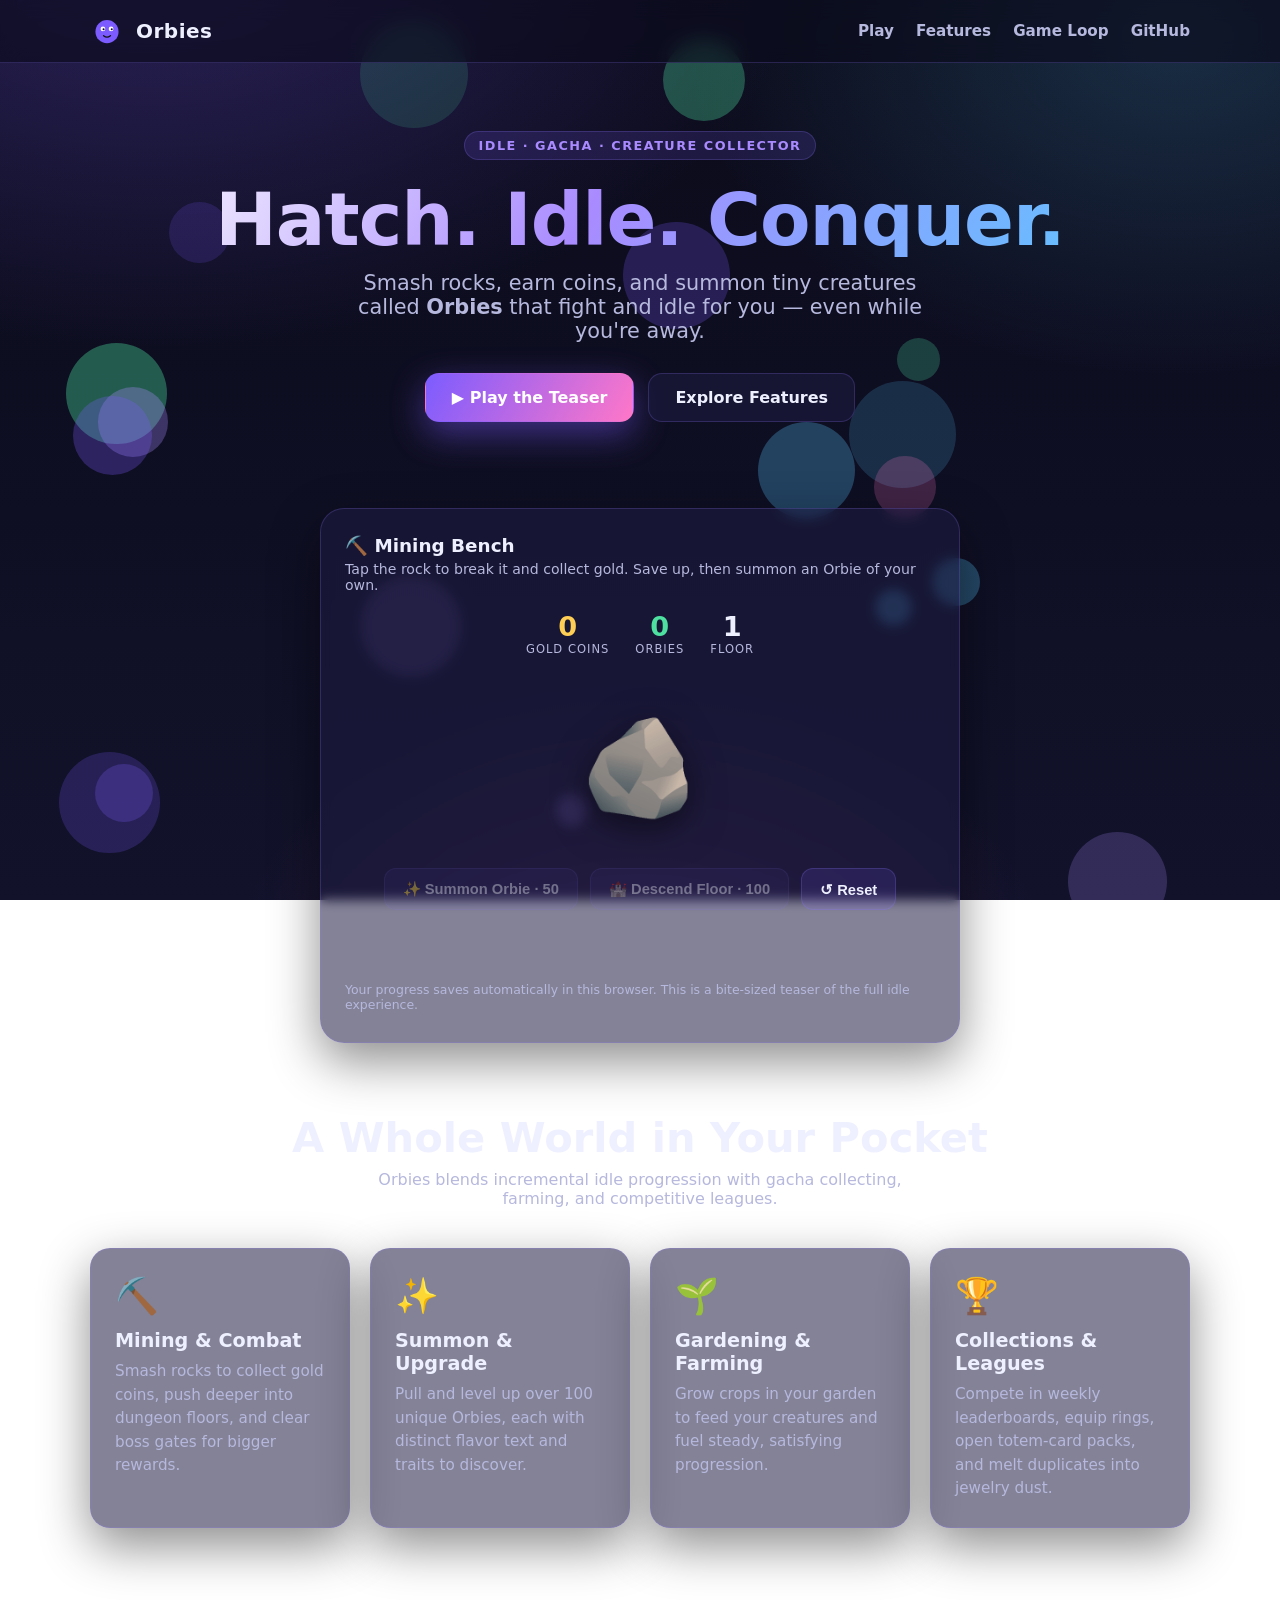
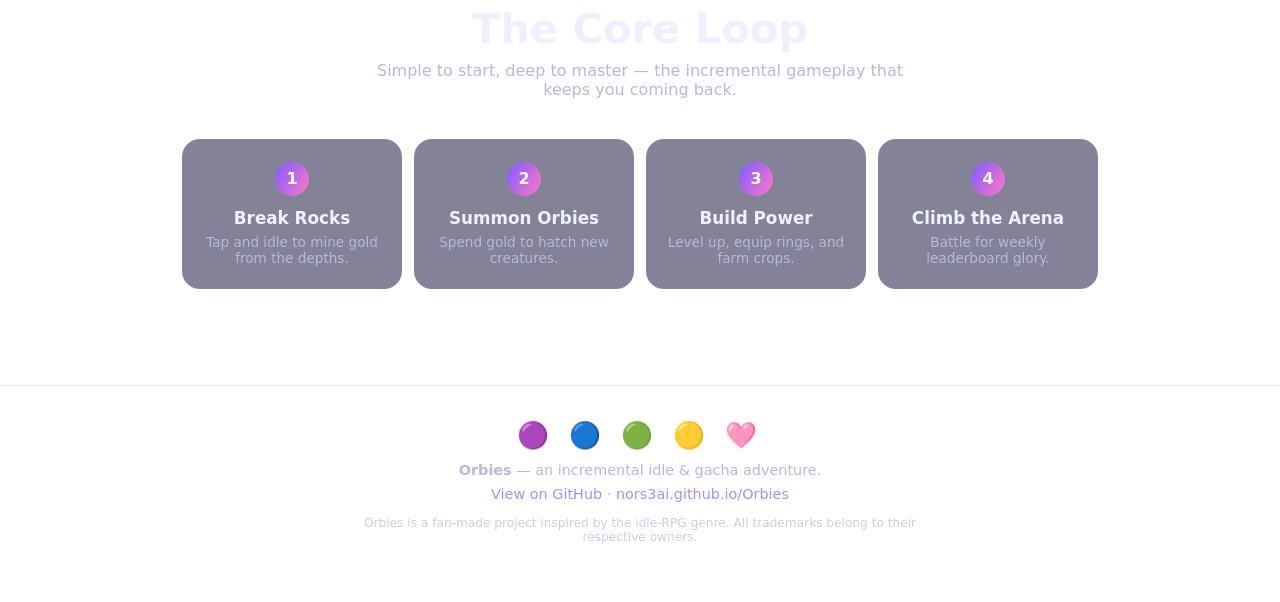
==== index.html @ ae189352 "Add GitHub Pages landing page and case-correct Pages link in README - Add self-contained index.html " ====
<!DOCTYPE html>
<html lang="en">
<head>
<meta charset="UTF-8" />
<meta name="viewport" content="width=device-width, initial-scale=1.0" />
<title>Orbies — Idle RPG &amp; Gacha Creature Collector</title>
<meta name="description" content="Orbies is an addictive incremental idle & gacha game. Smash rocks, earn coins, summon over 100 tiny creatures, farm crops, and climb the arena leaderboards." />
<meta name="theme-color" content="#0b0b1a" />

<!-- Open Graph / social -->
<meta property="og:type" content="website" />
<meta property="og:title" content="Orbies — Idle RPG & Gacha Creature Collector" />
<meta property="og:description" content="Break rocks, earn coins, and summon tiny creatures called Orbies that fight and idle for you." />
<meta property="og:url" content="https://nors3ai.github.io/Orbies/" />

<link rel="icon" href="data:image/svg+xml,%3Csvg xmlns='http://www.w3.org/2000/svg' viewBox='0 0 100 100'%3E%3Ccircle cx='50' cy='52' r='34' fill='%237c5cff'/%3E%3Ccircle cx='38' cy='44' r='7' fill='%23fff'/%3E%3Ccircle cx='62' cy='44' r='7' fill='%23fff'/%3E%3Ccircle cx='40' cy='45' r='3' fill='%23111'/%3E%3Ccircle cx='64' cy='45' r='3' fill='%23111'/%3E%3Cpath d='M40 64 Q50 72 60 64' stroke='%23111' stroke-width='4' fill='none' stroke-linecap='round'/%3E%3C/svg%3E" />

<style>
  :root {
    --bg: #0b0b1a;
    --bg-2: #12122b;
    --panel: rgba(30, 28, 66, 0.55);
    --panel-brd: rgba(140, 120, 255, 0.22);
    --ink: #eef0ff;
    --ink-soft: #b6b8dd;
    --violet: #7c5cff;
    --violet-2: #a98bff;
    --gold: #ffce54;
    --mint: #4ee0a0;
    --pink: #ff77c8;
    --sky: #58c9ff;
    --shadow: 0 18px 50px rgba(0,0,0,0.45);
    --font: 'Trebuchet MS', 'Segoe UI', system-ui, -apple-system, sans-serif;
  }

  * { box-sizing: border-box; }

  html { scroll-behavior: smooth; }

  body {
    margin: 0;
    font-family: var(--font);
    color: var(--ink);
    background:
      radial-gradient(1100px 700px at 12% -8%, rgba(124,92,255,0.30), transparent 60%),
      radial-gradient(900px 620px at 92% 4%, rgba(88,201,255,0.18), transparent 55%),
      radial-gradient(800px 700px at 50% 118%, rgba(255,119,200,0.16), transparent 55%),
      linear-gradient(180deg, var(--bg), var(--bg-2));
    background-attachment: fixed;
    min-height: 100vh;
    overflow-x: hidden;
  }

  a { color: var(--violet-2); }

  .wrap { width: min(1100px, 92vw); margin: 0 auto; }

  /* ---------- floating orbs background ---------- */
  .field { position: fixed; inset: 0; pointer-events: none; z-index: 0; overflow: hidden; }
  .field .orb {
    position: absolute;
    border-radius: 50%;
    filter: blur(0.5px);
    opacity: 0.55;
    animation: drift linear infinite;
  }
  @keyframes drift {
    0%   { transform: translateY(0) translateX(0) scale(1); }
    50%  { transform: translateY(-40px) translateX(24px) scale(1.08); }
    100% { transform: translateY(0) translateX(0) scale(1); }
  }

  /* ---------- top nav ---------- */
  header.nav {
    position: sticky; top: 0; z-index: 20;
    backdrop-filter: blur(10px);
    background: rgba(11, 11, 26, 0.62);
    border-bottom: 1px solid var(--panel-brd);
  }
  .nav-in { display: flex; align-items: center; gap: 14px; padding: 14px 0; }
  .brand { display: flex; align-items: center; gap: 12px; font-weight: 800; font-size: 1.25rem; letter-spacing: 0.5px; }
  .brand .badge { width: 34px; height: 34px; }
  .nav-links { margin-left: auto; display: flex; gap: 22px; font-weight: 600; font-size: 0.95rem; }
  .nav-links a { color: var(--ink-soft); text-decoration: none; transition: color .2s; }
  .nav-links a:hover { color: var(--ink); }
  @media (max-width: 680px) { .nav-links { display: none; } }

  /* ---------- hero ---------- */
  section { position: relative; z-index: 1; }
  .hero { padding: 68px 0 40px; text-align: center; }
  .kicker {
    display: inline-block;
    padding: 6px 14px; border-radius: 999px;
    background: rgba(124,92,255,0.16);
    border: 1px solid var(--panel-brd);
    color: var(--violet-2); font-weight: 700; font-size: 0.8rem;
    letter-spacing: 1.5px; text-transform: uppercase; margin-bottom: 22px;
  }
  h1 {
    margin: 0 0 14px; font-size: clamp(2.6rem, 7vw, 4.6rem); line-height: 1.02;
    background: linear-gradient(120deg, #fff 0%, var(--violet-2) 45%, var(--sky) 100%);
    -webkit-background-clip: text; background-clip: text; color: transparent;
    letter-spacing: -1px;
  }
  .tag { color: var(--ink-soft); font-size: clamp(1rem, 2.4vw, 1.3rem); max-width: 620px; margin: 0 auto 30px; }
  .cta-row { display: flex; gap: 14px; justify-content: center; flex-wrap: wrap; }
  .btn {
    display: inline-flex; align-items: center; gap: 9px;
    padding: 14px 26px; border-radius: 14px; font-weight: 800; font-size: 1rem;
    text-decoration: none; border: 1px solid transparent; cursor: pointer;
    transition: transform .15s ease, box-shadow .15s ease, background .2s;
  }
  .btn:hover { transform: translateY(-2px); }
  .btn.primary { background: linear-gradient(120deg, var(--violet), var(--pink)); color: #fff; box-shadow: 0 12px 34px rgba(124,92,255,0.45); }
  .btn.ghost { background: var(--panel); color: var(--ink); border-color: var(--panel-brd); }

  /* ---------- play demo ---------- */
  .demo {
    margin: 46px auto 10px; max-width: 640px;
    background: var(--panel); border: 1px solid var(--panel-brd);
    border-radius: 24px; box-shadow: var(--shadow); padding: 26px 24px 30px;
    backdrop-filter: blur(6px);
  }
  .demo h2 { margin: 0 0 4px; font-size: 1.15rem; }
  .demo .sub { color: var(--ink-soft); font-size: 0.88rem; margin-bottom: 18px; }
  .stats { display: flex; justify-content: center; gap: 26px; margin-bottom: 16px; flex-wrap: wrap; }
  .stat { text-align: center; }
  .stat .n { font-size: 1.7rem; font-weight: 800; }
  .stat .n.gold { color: var(--gold); }
  .stat .n.mint { color: var(--mint); }
  .stat .l { font-size: 0.72rem; text-transform: uppercase; letter-spacing: 1px; color: var(--ink-soft); }

  .rock-stage { position: relative; height: 190px; display: grid; place-items: center; user-select: none; }
  #rock {
    font-size: 96px; cursor: pointer; line-height: 1;
    transition: transform .06s ease; filter: drop-shadow(0 10px 18px rgba(0,0,0,0.5));
  }
  #rock:active { transform: scale(0.9) rotate(-3deg); }
  .float-coin {
    position: absolute; font-weight: 800; color: var(--gold); pointer-events: none;
    animation: rise 0.9s ease-out forwards; font-size: 1.1rem; text-shadow: 0 2px 6px rgba(0,0,0,0.6);
  }
  @keyframes rise { from { opacity: 1; transform: translateY(0); } to { opacity: 0; transform: translateY(-70px); } }

  .demo-actions { display: flex; gap: 12px; justify-content: center; flex-wrap: wrap; margin-top: 6px; }
  .mini {
    padding: 11px 18px; border-radius: 12px; font-weight: 700; font-size: 0.92rem; cursor: pointer;
    border: 1px solid var(--panel-brd); background: rgba(124,92,255,0.14); color: var(--ink);
    transition: transform .12s, background .2s, opacity .2s;
  }
  .mini:hover { transform: translateY(-2px); background: rgba(124,92,255,0.26); }
  .mini:disabled { opacity: 0.4; cursor: not-allowed; transform: none; }
  .collection { margin-top: 18px; min-height: 44px; display: flex; gap: 8px; flex-wrap: wrap; justify-content: center; }
  .collection .creature {
    font-size: 30px; animation: pop .4s ease; filter: drop-shadow(0 4px 6px rgba(0,0,0,0.4));
    cursor: default;
  }
  @keyframes pop { from { transform: scale(0); } to { transform: scale(1); } }
  .hint { color: var(--ink-soft); font-size: 0.78rem; margin-top: 10px; }

  /* ---------- features ---------- */
  .features { padding: 60px 0 20px; }
  .sec-title { text-align: center; margin: 0 0 8px; font-size: clamp(1.8rem, 4vw, 2.6rem); }
  .sec-sub { text-align: center; color: var(--ink-soft); margin: 0 auto 40px; max-width: 560px; }
  .grid { display: grid; grid-template-columns: repeat(auto-fit, minmax(240px, 1fr)); gap: 20px; }
  .card {
    background: var(--panel); border: 1px solid var(--panel-brd); border-radius: 20px;
    padding: 26px 24px; box-shadow: var(--shadow); backdrop-filter: blur(6px);
    transition: transform .2s ease, border-color .2s;
  }
  .card:hover { transform: translateY(-6px); border-color: rgba(140,120,255,0.5); }
  .card .ico { font-size: 2.2rem; margin-bottom: 12px; }
  .card h3 { margin: 0 0 8px; font-size: 1.2rem; }
  .card p { margin: 0; color: var(--ink-soft); font-size: 0.95rem; line-height: 1.55; }

  /* ---------- loop ---------- */
  .loop { padding: 56px 0; }
  .loop-track { display: flex; align-items: stretch; gap: 12px; flex-wrap: wrap; justify-content: center; }
  .loop-step {
    flex: 1 1 180px; max-width: 220px; text-align: center;
    background: var(--panel); border: 1px solid var(--panel-brd); border-radius: 18px; padding: 22px 16px;
  }
  .loop-step .num {
    width: 34px; height: 34px; border-radius: 50%; display: grid; place-items: center; margin: 0 auto 12px;
    font-weight: 800; background: linear-gradient(120deg, var(--violet), var(--pink)); color: #fff;
  }
  .loop-step h4 { margin: 0 0 6px; font-size: 1.05rem; }
  .loop-step p { margin: 0; color: var(--ink-soft); font-size: 0.85rem; }

  /* ---------- footer ---------- */
  footer {
    position: relative; z-index: 1;
    border-top: 1px solid var(--panel-brd); margin-top: 40px; padding: 34px 0 46px; text-align: center;
    color: var(--ink-soft); font-size: 0.9rem;
  }
  footer .foot-orbs { font-size: 1.6rem; margin-bottom: 12px; letter-spacing: 6px; }
  footer a { color: var(--violet-2); text-decoration: none; }
  footer a:hover { text-decoration: underline; }
  .disclaimer { margin-top: 14px; font-size: 0.76rem; opacity: 0.7; max-width: 560px; margin-left: auto; margin-right: auto; }
</style>
</head>
<body>

<div class="field" id="field" aria-hidden="true"></div>

<header class="nav">
  <div class="wrap nav-in">
    <div class="brand">
      <svg class="badge" viewBox="0 0 100 100" aria-hidden="true">
        <circle cx="50" cy="52" r="34" fill="#7c5cff"/>
        <circle cx="38" cy="44" r="7" fill="#fff"/>
        <circle cx="62" cy="44" r="7" fill="#fff"/>
        <circle cx="40" cy="45" r="3" fill="#111"/>
        <circle cx="64" cy="45" r="3" fill="#111"/>
        <path d="M40 64 Q50 72 60 64" stroke="#111" stroke-width="4" fill="none" stroke-linecap="round"/>
      </svg>
      Orbies
    </div>
    <nav class="nav-links">
      <a href="#play">Play</a>
      <a href="#features">Features</a>
      <a href="#loop">Game Loop</a>
      <a href="https://github.com/NORS3AI/Orbies">GitHub</a>
    </nav>
  </div>
</header>

<section class="hero">
  <div class="wrap">
    <span class="kicker">Idle · Gacha · Creature Collector</span>
    <h1>Hatch. Idle. Conquer.</h1>
    <p class="tag">Smash rocks, earn coins, and summon tiny creatures called <strong>Orbies</strong> that fight and idle for you — even while you're away.</p>
    <div class="cta-row">
      <a class="btn primary" href="#play">▶ Play the Teaser</a>
      <a class="btn ghost" href="#features">Explore Features</a>
    </div>
  </div>
</section>

<section id="play">
  <div class="wrap">
    <div class="demo">
      <h2>⛏️ Mining Bench</h2>
      <div class="sub">Tap the rock to break it and collect gold. Save up, then summon an Orbie of your own.</div>

      <div class="stats">
        <div class="stat"><div class="n gold" id="coins">0</div><div class="l">Gold Coins</div></div>
        <div class="stat"><div class="n mint" id="owned">0</div><div class="l">Orbies</div></div>
        <div class="stat"><div class="n" id="depth">1</div><div class="l">Floor</div></div>
      </div>

      <div class="rock-stage">
        <div id="rock" title="Smash me!" role="button" aria-label="Smash the rock">🪨</div>
      </div>

      <div class="demo-actions">
        <button class="mini" id="summon">✨ Summon Orbie · 50</button>
        <button class="mini" id="delve">🏰 Descend Floor · 100</button>
        <button class="mini" id="reset" title="Clear your saved progress">↺ Reset</button>
      </div>

      <div class="collection" id="collection" aria-live="polite"></div>
      <div class="hint">Your progress saves automatically in this browser. This is a bite-sized teaser of the full idle experience.</div>
    </div>
  </div>
</section>

<section class="features" id="features">
  <div class="wrap">
    <h2 class="sec-title">A Whole World in Your Pocket</h2>
    <p class="sec-sub">Orbies blends incremental idle progression with gacha collecting, farming, and competitive leagues.</p>
    <div class="grid">
      <div class="card">
        <div class="ico">⛏️</div>
        <h3>Mining &amp; Combat</h3>
        <p>Smash rocks to collect gold coins, push deeper into dungeon floors, and clear boss gates for bigger rewards.</p>
      </div>
      <div class="card">
        <div class="ico">✨</div>
        <h3>Summon &amp; Upgrade</h3>
        <p>Pull and level up over 100 unique Orbies, each with distinct flavor text and traits to discover.</p>
      </div>
      <div class="card">
        <div class="ico">🌱</div>
        <h3>Gardening &amp; Farming</h3>
        <p>Grow crops in your garden to feed your creatures and fuel steady, satisfying progression.</p>
      </div>
      <div class="card">
        <div class="ico">🏆</div>
        <h3>Collections &amp; Leagues</h3>
        <p>Compete in weekly leaderboards, equip rings, open totem-card packs, and melt duplicates into jewelry dust.</p>
      </div>
    </div>
  </div>
</section>

<section class="loop" id="loop">
  <div class="wrap">
    <h2 class="sec-title">The Core Loop</h2>
    <p class="sec-sub">Simple to start, deep to master — the incremental gameplay that keeps you coming back.</p>
    <div class="loop-track">
      <div class="loop-step"><div class="num">1</div><h4>Break Rocks</h4><p>Tap and idle to mine gold from the depths.</p></div>
      <div class="loop-step"><div class="num">2</div><h4>Summon Orbies</h4><p>Spend gold to hatch new creatures.</p></div>
      <div class="loop-step"><div class="num">3</div><h4>Build Power</h4><p>Level up, equip rings, and farm crops.</p></div>
      <div class="loop-step"><div class="num">4</div><h4>Climb the Arena</h4><p>Battle for weekly leaderboard glory.</p></div>
    </div>
  </div>
</section>

<footer>
  <div class="wrap">
    <div class="foot-orbs">🟣 🔵 🟢 🟡 🩷</div>
    <div><strong>Orbies</strong> — an incremental idle &amp; gacha adventure.</div>
    <div style="margin-top:8px;">
      <a href="https://github.com/NORS3AI/Orbies">View on GitHub</a> ·
      <a href="https://nors3ai.github.io/Orbies/">nors3ai.github.io/Orbies</a>
    </div>
    <p class="disclaimer">Orbies is a fan-made project inspired by the idle-RPG genre. All trademarks belong to their respective owners.</p>
  </div>
</footer>

<script>
(function () {
  "use strict";

  // ----- floating background orbs -----
  var colors = ["#7c5cff", "#58c9ff", "#4ee0a0", "#ffce54", "#ff77c8", "#a98bff"];
  var field = document.getElementById("field");
  for (var i = 0; i < 18; i++) {
    var o = document.createElement("div");
    o.className = "orb";
    var size = 20 + Math.floor(Math.random() * 90);
    o.style.width = size + "px";
    o.style.height = size + "px";
    o.style.left = Math.random() * 100 + "vw";
    o.style.top = Math.random() * 100 + "vh";
    o.style.background = colors[Math.floor(Math.random() * colors.length)];
    o.style.animationDuration = (8 + Math.random() * 12).toFixed(1) + "s";
    o.style.animationDelay = (-Math.random() * 10).toFixed(1) + "s";
    o.style.opacity = (0.12 + Math.random() * 0.28).toFixed(2);
    field.appendChild(o);
  }

  // ----- tiny idle-game teaser -----
  var CREATURES = ["🐣","🐤","🦊","🐸","🐰","🐥","🐲","🦄","🐙","🐢","🦉","🐧","🐼","🐨","🦋"];
  var SUMMON_COST = 50, DELVE_COST = 100;

  var state = { coins: 0, owned: [], depth: 1 };
  try {
    var saved = localStorage.getItem("orbies-teaser");
    if (saved) {
      var p = JSON.parse(saved);
      if (p && typeof p === "object") {
        state.coins = p.coins | 0;
        state.owned = Array.isArray(p.owned) ? p.owned.slice(0, 60) : [];
        state.depth = p.depth | 0 || 1;
      }
    }
  } catch (e) { /* storage blocked — run fresh */ }

  var elCoins = document.getElementById("coins");
  var elOwned = document.getElementById("owned");
  var elDepth = document.getElementById("depth");
  var elCollection = document.getElementById("collection");
  var rock = document.getElementById("rock");
  var btnSummon = document.getElementById("summon");
  var btnDelve = document.getElementById("delve");
  var btnReset = document.getElementById("reset");

  function save() {
    try { localStorage.setItem("orbies-teaser", JSON.stringify(state)); } catch (e) {}
  }

  function render() {
    elCoins.textContent = state.coins.toLocaleString();
    elOwned.textContent = state.owned.length;
    elDepth.textContent = state.depth;
    btnSummon.disabled = state.coins < SUMMON_COST;
    btnDelve.disabled = state.coins < DELVE_COST;
    elCollection.innerHTML = "";
    for (var i = 0; i < state.owned.length; i++) {
      var c = document.createElement("span");
      c.className = "creature";
      c.textContent = state.owned[i];
      elCollection.appendChild(c);
    }
  }

  function floatCoin(amount) {
    var f = document.createElement("div");
    f.className = "float-coin";
    f.textContent = "+" + amount;
    f.style.left = (40 + Math.random() * 20) + "%";
    f.style.top = "40%";
    rock.parentNode.appendChild(f);
    setTimeout(function () { f.remove(); }, 900);
  }

  function mine() {
    var gain = state.depth; // deeper floors pay more
    state.coins += gain;
    floatCoin(gain);
    render();
    save();
  }

  rock.addEventListener("click", mine);
  rock.addEventListener("keydown", function (e) {
    if (e.key === "Enter" || e.key === " ") { e.preventDefault(); mine(); }
  });
  rock.tabIndex = 0;

  btnSummon.addEventListener("click", function () {
    if (state.coins < SUMMON_COST) return;
    state.coins -= SUMMON_COST;
    state.owned.push(CREATURES[Math.floor(Math.random() * CREATURES.length)]);
    render();
    save();
  });

  btnDelve.addEventListener("click", function () {
    if (state.coins < DELVE_COST) return;
    state.coins -= DELVE_COST;
    state.depth += 1;
    render();
    save();
  });

  btnReset.addEventListener("click", function () {
    state = { coins: 0, owned: [], depth: 1 };
    render();
    save();
  });

  render();
})();
</script>
</body>
</html>
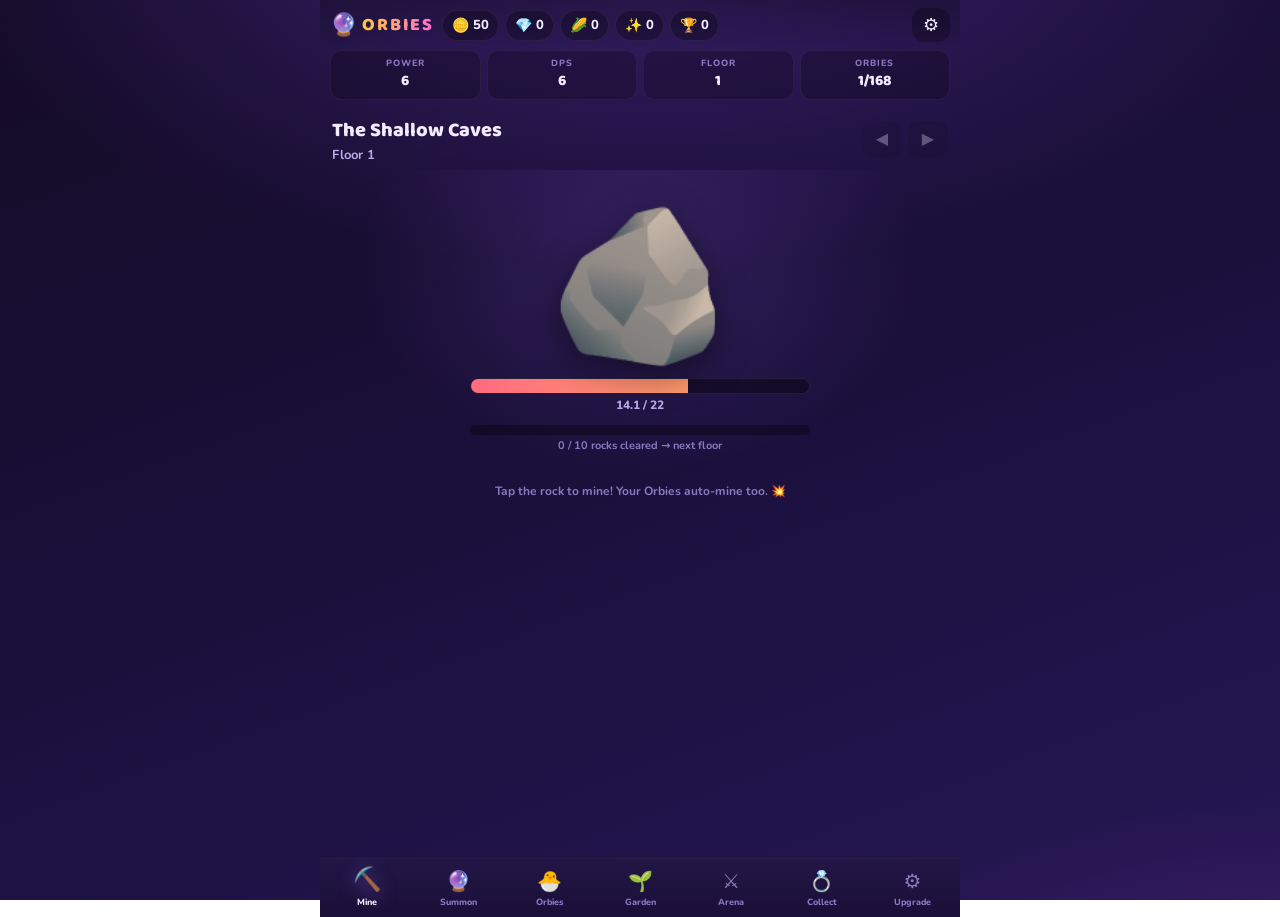
==== commit b1e1ab09: "Build Orbies idle & gacha RPG and set up GitHub Pages deploy Add a complete, self-contained browser " ====
--- a/index.html
+++ b/index.html
@@ -1,439 +1,224 @@
 <!DOCTYPE html>
 <html lang="en">
 <head>
-<meta charset="UTF-8" />
-<meta name="viewport" content="width=device-width, initial-scale=1.0" />
-<title>Orbies — Idle RPG &amp; Gacha Creature Collector</title>
-<meta name="description" content="Orbies is an addictive incremental idle & gacha game. Smash rocks, earn coins, summon over 100 tiny creatures, farm crops, and climb the arena leaderboards." />
-<meta name="theme-color" content="#0b0b1a" />
-
-<!-- Open Graph / social -->
-<meta property="og:type" content="website" />
-<meta property="og:title" content="Orbies — Idle RPG & Gacha Creature Collector" />
-<meta property="og:description" content="Break rocks, earn coins, and summon tiny creatures called Orbies that fight and idle for you." />
-<meta property="og:url" content="https://nors3ai.github.io/Orbies/" />
-
-<link rel="icon" href="data:image/svg+xml,%3Csvg xmlns='http://www.w3.org/2000/svg' viewBox='0 0 100 100'%3E%3Ccircle cx='50' cy='52' r='34' fill='%237c5cff'/%3E%3Ccircle cx='38' cy='44' r='7' fill='%23fff'/%3E%3Ccircle cx='62' cy='44' r='7' fill='%23fff'/%3E%3Ccircle cx='40' cy='45' r='3' fill='%23111'/%3E%3Ccircle cx='64' cy='45' r='3' fill='%23111'/%3E%3Cpath d='M40 64 Q50 72 60 64' stroke='%23111' stroke-width='4' fill='none' stroke-linecap='round'/%3E%3C/svg%3E" />
-
-<style>
-  :root {
-    --bg: #0b0b1a;
-    --bg-2: #12122b;
-    --panel: rgba(30, 28, 66, 0.55);
-    --panel-brd: rgba(140, 120, 255, 0.22);
-    --ink: #eef0ff;
-    --ink-soft: #b6b8dd;
-    --violet: #7c5cff;
-    --violet-2: #a98bff;
-    --gold: #ffce54;
-    --mint: #4ee0a0;
-    --pink: #ff77c8;
-    --sky: #58c9ff;
-    --shadow: 0 18px 50px rgba(0,0,0,0.45);
-    --font: 'Trebuchet MS', 'Segoe UI', system-ui, -apple-system, sans-serif;
-  }
-
-  * { box-sizing: border-box; }
-
-  html { scroll-behavior: smooth; }
-
-  body {
-    margin: 0;
-    font-family: var(--font);
-    color: var(--ink);
-    background:
-      radial-gradient(1100px 700px at 12% -8%, rgba(124,92,255,0.30), transparent 60%),
-      radial-gradient(900px 620px at 92% 4%, rgba(88,201,255,0.18), transparent 55%),
-      radial-gradient(800px 700px at 50% 118%, rgba(255,119,200,0.16), transparent 55%),
-      linear-gradient(180deg, var(--bg), var(--bg-2));
-    background-attachment: fixed;
-    min-height: 100vh;
-    overflow-x: hidden;
-  }
-
-  a { color: var(--violet-2); }
-
-  .wrap { width: min(1100px, 92vw); margin: 0 auto; }
-
-  /* ---------- floating orbs background ---------- */
-  .field { position: fixed; inset: 0; pointer-events: none; z-index: 0; overflow: hidden; }
-  .field .orb {
-    position: absolute;
-    border-radius: 50%;
-    filter: blur(0.5px);
-    opacity: 0.55;
-    animation: drift linear infinite;
-  }
-  @keyframes drift {
-    0%   { transform: translateY(0) translateX(0) scale(1); }
-    50%  { transform: translateY(-40px) translateX(24px) scale(1.08); }
-    100% { transform: translateY(0) translateX(0) scale(1); }
-  }
-
-  /* ---------- top nav ---------- */
-  header.nav {
-    position: sticky; top: 0; z-index: 20;
-    backdrop-filter: blur(10px);
-    background: rgba(11, 11, 26, 0.62);
-    border-bottom: 1px solid var(--panel-brd);
-  }
-  .nav-in { display: flex; align-items: center; gap: 14px; padding: 14px 0; }
-  .brand { display: flex; align-items: center; gap: 12px; font-weight: 800; font-size: 1.25rem; letter-spacing: 0.5px; }
-  .brand .badge { width: 34px; height: 34px; }
-  .nav-links { margin-left: auto; display: flex; gap: 22px; font-weight: 600; font-size: 0.95rem; }
-  .nav-links a { color: var(--ink-soft); text-decoration: none; transition: color .2s; }
-  .nav-links a:hover { color: var(--ink); }
-  @media (max-width: 680px) { .nav-links { display: none; } }
-
-  /* ---------- hero ---------- */
-  section { position: relative; z-index: 1; }
-  .hero { padding: 68px 0 40px; text-align: center; }
-  .kicker {
-    display: inline-block;
-    padding: 6px 14px; border-radius: 999px;
-    background: rgba(124,92,255,0.16);
-    border: 1px solid var(--panel-brd);
-    color: var(--violet-2); font-weight: 700; font-size: 0.8rem;
-    letter-spacing: 1.5px; text-transform: uppercase; margin-bottom: 22px;
-  }
-  h1 {
-    margin: 0 0 14px; font-size: clamp(2.6rem, 7vw, 4.6rem); line-height: 1.02;
-    background: linear-gradient(120deg, #fff 0%, var(--violet-2) 45%, var(--sky) 100%);
-    -webkit-background-clip: text; background-clip: text; color: transparent;
-    letter-spacing: -1px;
-  }
-  .tag { color: var(--ink-soft); font-size: clamp(1rem, 2.4vw, 1.3rem); max-width: 620px; margin: 0 auto 30px; }
-  .cta-row { display: flex; gap: 14px; justify-content: center; flex-wrap: wrap; }
-  .btn {
-    display: inline-flex; align-items: center; gap: 9px;
-    padding: 14px 26px; border-radius: 14px; font-weight: 800; font-size: 1rem;
-    text-decoration: none; border: 1px solid transparent; cursor: pointer;
-    transition: transform .15s ease, box-shadow .15s ease, background .2s;
-  }
-  .btn:hover { transform: translateY(-2px); }
-  .btn.primary { background: linear-gradient(120deg, var(--violet), var(--pink)); color: #fff; box-shadow: 0 12px 34px rgba(124,92,255,0.45); }
-  .btn.ghost { background: var(--panel); color: var(--ink); border-color: var(--panel-brd); }
-
-  /* ---------- play demo ---------- */
-  .demo {
-    margin: 46px auto 10px; max-width: 640px;
-    background: var(--panel); border: 1px solid var(--panel-brd);
-    border-radius: 24px; box-shadow: var(--shadow); padding: 26px 24px 30px;
-    backdrop-filter: blur(6px);
-  }
-  .demo h2 { margin: 0 0 4px; font-size: 1.15rem; }
-  .demo .sub { color: var(--ink-soft); font-size: 0.88rem; margin-bottom: 18px; }
-  .stats { display: flex; justify-content: center; gap: 26px; margin-bottom: 16px; flex-wrap: wrap; }
-  .stat { text-align: center; }
-  .stat .n { font-size: 1.7rem; font-weight: 800; }
-  .stat .n.gold { color: var(--gold); }
-  .stat .n.mint { color: var(--mint); }
-  .stat .l { font-size: 0.72rem; text-transform: uppercase; letter-spacing: 1px; color: var(--ink-soft); }
-
-  .rock-stage { position: relative; height: 190px; display: grid; place-items: center; user-select: none; }
-  #rock {
-    font-size: 96px; cursor: pointer; line-height: 1;
-    transition: transform .06s ease; filter: drop-shadow(0 10px 18px rgba(0,0,0,0.5));
-  }
-  #rock:active { transform: scale(0.9) rotate(-3deg); }
-  .float-coin {
-    position: absolute; font-weight: 800; color: var(--gold); pointer-events: none;
-    animation: rise 0.9s ease-out forwards; font-size: 1.1rem; text-shadow: 0 2px 6px rgba(0,0,0,0.6);
-  }
-  @keyframes rise { from { opacity: 1; transform: translateY(0); } to { opacity: 0; transform: translateY(-70px); } }
-
-  .demo-actions { display: flex; gap: 12px; justify-content: center; flex-wrap: wrap; margin-top: 6px; }
-  .mini {
-    padding: 11px 18px; border-radius: 12px; font-weight: 700; font-size: 0.92rem; cursor: pointer;
-    border: 1px solid var(--panel-brd); background: rgba(124,92,255,0.14); color: var(--ink);
-    transition: transform .12s, background .2s, opacity .2s;
-  }
-  .mini:hover { transform: translateY(-2px); background: rgba(124,92,255,0.26); }
-  .mini:disabled { opacity: 0.4; cursor: not-allowed; transform: none; }
-  .collection { margin-top: 18px; min-height: 44px; display: flex; gap: 8px; flex-wrap: wrap; justify-content: center; }
-  .collection .creature {
-    font-size: 30px; animation: pop .4s ease; filter: drop-shadow(0 4px 6px rgba(0,0,0,0.4));
-    cursor: default;
-  }
-  @keyframes pop { from { transform: scale(0); } to { transform: scale(1); } }
-  .hint { color: var(--ink-soft); font-size: 0.78rem; margin-top: 10px; }
-
-  /* ---------- features ---------- */
-  .features { padding: 60px 0 20px; }
-  .sec-title { text-align: center; margin: 0 0 8px; font-size: clamp(1.8rem, 4vw, 2.6rem); }
-  .sec-sub { text-align: center; color: var(--ink-soft); margin: 0 auto 40px; max-width: 560px; }
-  .grid { display: grid; grid-template-columns: repeat(auto-fit, minmax(240px, 1fr)); gap: 20px; }
-  .card {
-    background: var(--panel); border: 1px solid var(--panel-brd); border-radius: 20px;
-    padding: 26px 24px; box-shadow: var(--shadow); backdrop-filter: blur(6px);
-    transition: transform .2s ease, border-color .2s;
-  }
-  .card:hover { transform: translateY(-6px); border-color: rgba(140,120,255,0.5); }
-  .card .ico { font-size: 2.2rem; margin-bottom: 12px; }
-  .card h3 { margin: 0 0 8px; font-size: 1.2rem; }
-  .card p { margin: 0; color: var(--ink-soft); font-size: 0.95rem; line-height: 1.55; }
-
-  /* ---------- loop ---------- */
-  .loop { padding: 56px 0; }
-  .loop-track { display: flex; align-items: stretch; gap: 12px; flex-wrap: wrap; justify-content: center; }
-  .loop-step {
-    flex: 1 1 180px; max-width: 220px; text-align: center;
-    background: var(--panel); border: 1px solid var(--panel-brd); border-radius: 18px; padding: 22px 16px;
-  }
-  .loop-step .num {
-    width: 34px; height: 34px; border-radius: 50%; display: grid; place-items: center; margin: 0 auto 12px;
-    font-weight: 800; background: linear-gradient(120deg, var(--violet), var(--pink)); color: #fff;
-  }
-  .loop-step h4 { margin: 0 0 6px; font-size: 1.05rem; }
-  .loop-step p { margin: 0; color: var(--ink-soft); font-size: 0.85rem; }
-
-  /* ---------- footer ---------- */
-  footer {
-    position: relative; z-index: 1;
-    border-top: 1px solid var(--panel-brd); margin-top: 40px; padding: 34px 0 46px; text-align: center;
-    color: var(--ink-soft); font-size: 0.9rem;
-  }
-  footer .foot-orbs { font-size: 1.6rem; margin-bottom: 12px; letter-spacing: 6px; }
-  footer a { color: var(--violet-2); text-decoration: none; }
-  footer a:hover { text-decoration: underline; }
-  .disclaimer { margin-top: 14px; font-size: 0.76rem; opacity: 0.7; max-width: 560px; margin-left: auto; margin-right: auto; }
-</style>
+  <meta charset="UTF-8" />
+  <meta name="viewport" content="width=device-width, initial-scale=1.0, maximum-scale=1.0, user-scalable=no" />
+  <meta name="theme-color" content="#1a1030" />
+  <meta name="description" content="Orbies — an idle & gacha RPG. Break rocks, earn coins, summon over 100 tiny creatures, farm crops, and climb the Arena leagues." />
+  <title>Orbies — Idle Gacha RPG</title>
+  <link rel="preconnect" href="https://fonts.googleapis.com" />
+  <link rel="preconnect" href="https://fonts.gstatic.com" crossorigin />
+  <link href="https://fonts.googleapis.com/css2?family=Baloo+2:wght@500;600;700;800&family=Nunito:wght@400;600;700;800&display=swap" rel="stylesheet" />
+  <link rel="stylesheet" href="styles.css" />
+  <link rel="icon" href="data:image/svg+xml,%3Csvg xmlns='http://www.w3.org/2000/svg' viewBox='0 0 100 100'%3E%3Ctext y='.9em' font-size='90'%3E%F0%9F%94%AE%3C/text%3E%3C/svg%3E" />
 </head>
 <body>
-
-<div class="field" id="field" aria-hidden="true"></div>
-
-<header class="nav">
-  <div class="wrap nav-in">
+  <!-- Loading / boot screen -->
+  <div id="boot">
+    <div class="boot-orb">🔮</div>
+    <div class="boot-title">ORBIES</div>
+    <div class="boot-sub">Idle &amp; Gacha RPG</div>
+  </div>
+
+  <!-- Top resource bar -->
+  <header id="topbar">
     <div class="brand">
-      <svg class="badge" viewBox="0 0 100 100" aria-hidden="true">
-        <circle cx="50" cy="52" r="34" fill="#7c5cff"/>
-        <circle cx="38" cy="44" r="7" fill="#fff"/>
-        <circle cx="62" cy="44" r="7" fill="#fff"/>
-        <circle cx="40" cy="45" r="3" fill="#111"/>
-        <circle cx="64" cy="45" r="3" fill="#111"/>
-        <path d="M40 64 Q50 72 60 64" stroke="#111" stroke-width="4" fill="none" stroke-linecap="round"/>
-      </svg>
-      Orbies
-    </div>
-    <nav class="nav-links">
-      <a href="#play">Play</a>
-      <a href="#features">Features</a>
-      <a href="#loop">Game Loop</a>
-      <a href="https://github.com/NORS3AI/Orbies">GitHub</a>
-    </nav>
-  </div>
-</header>
-
-<section class="hero">
-  <div class="wrap">
-    <span class="kicker">Idle · Gacha · Creature Collector</span>
-    <h1>Hatch. Idle. Conquer.</h1>
-    <p class="tag">Smash rocks, earn coins, and summon tiny creatures called <strong>Orbies</strong> that fight and idle for you — even while you're away.</p>
-    <div class="cta-row">
-      <a class="btn primary" href="#play">▶ Play the Teaser</a>
-      <a class="btn ghost" href="#features">Explore Features</a>
-    </div>
-  </div>
-</section>
-
-<section id="play">
-  <div class="wrap">
-    <div class="demo">
-      <h2>⛏️ Mining Bench</h2>
-      <div class="sub">Tap the rock to break it and collect gold. Save up, then summon an Orbie of your own.</div>
-
-      <div class="stats">
-        <div class="stat"><div class="n gold" id="coins">0</div><div class="l">Gold Coins</div></div>
-        <div class="stat"><div class="n mint" id="owned">0</div><div class="l">Orbies</div></div>
-        <div class="stat"><div class="n" id="depth">1</div><div class="l">Floor</div></div>
+      <span class="brand-orb">🔮</span>
+      <span class="brand-name">ORBIES</span>
+    </div>
+    <div class="resources" id="resources">
+      <div class="res" title="Coins — earned by breaking rocks"><span class="res-ico">🪙</span><span id="r-coins">0</span></div>
+      <div class="res" title="Gems — premium currency from bosses &amp; arena"><span class="res-ico">💎</span><span id="r-gems">0</span></div>
+      <div class="res" title="Food — grown in your garden"><span class="res-ico">🌽</span><span id="r-food">0</span></div>
+      <div class="res" title="Jewelry Dust — melt gear to earn it"><span class="res-ico">✨</span><span id="r-dust">0</span></div>
+      <div class="res" title="Trophies — win them in the Arena"><span class="res-ico">🏆</span><span id="r-trophies">0</span></div>
+    </div>
+    <button id="menu-btn" class="icon-btn" title="Menu">⚙️</button>
+  </header>
+
+  <!-- Power / floor strip -->
+  <div id="powerstrip">
+    <div class="ps-item"><span class="ps-label">POWER</span><span class="ps-val" id="ps-power">0</span></div>
+    <div class="ps-item"><span class="ps-label">DPS</span><span class="ps-val" id="ps-dps">0</span></div>
+    <div class="ps-item"><span class="ps-label">FLOOR</span><span class="ps-val" id="ps-floor">1</span></div>
+    <div class="ps-item"><span class="ps-label">ORBIES</span><span class="ps-val" id="ps-collection">0</span></div>
+  </div>
+
+  <!-- Main content panels -->
+  <main id="content">
+    <!-- MINE -->
+    <section class="panel active" id="panel-mine">
+      <div class="floor-head">
+        <div>
+          <div class="floor-name" id="floor-name">The Shallow Caves</div>
+          <div class="floor-sub" id="floor-sub">Floor 1</div>
+        </div>
+        <div class="floor-nav">
+          <button id="floor-prev" class="mini-btn" title="Previous floor">◀</button>
+          <button id="floor-next" class="mini-btn" title="Deepest reached">▶</button>
+        </div>
       </div>
 
       <div class="rock-stage">
-        <div id="rock" title="Smash me!" role="button" aria-label="Smash the rock">🪨</div>
-      </div>
-
-      <div class="demo-actions">
-        <button class="mini" id="summon">✨ Summon Orbie · 50</button>
-        <button class="mini" id="delve">🏰 Descend Floor · 100</button>
-        <button class="mini" id="reset" title="Clear your saved progress">↺ Reset</button>
-      </div>
-
-      <div class="collection" id="collection" aria-live="polite"></div>
-      <div class="hint">Your progress saves automatically in this browser. This is a bite-sized teaser of the full idle experience.</div>
-    </div>
-  </div>
-</section>
-
-<section class="features" id="features">
-  <div class="wrap">
-    <h2 class="sec-title">A Whole World in Your Pocket</h2>
-    <p class="sec-sub">Orbies blends incremental idle progression with gacha collecting, farming, and competitive leagues.</p>
-    <div class="grid">
-      <div class="card">
-        <div class="ico">⛏️</div>
-        <h3>Mining &amp; Combat</h3>
-        <p>Smash rocks to collect gold coins, push deeper into dungeon floors, and clear boss gates for bigger rewards.</p>
-      </div>
-      <div class="card">
-        <div class="ico">✨</div>
-        <h3>Summon &amp; Upgrade</h3>
-        <p>Pull and level up over 100 unique Orbies, each with distinct flavor text and traits to discover.</p>
-      </div>
-      <div class="card">
-        <div class="ico">🌱</div>
-        <h3>Gardening &amp; Farming</h3>
-        <p>Grow crops in your garden to feed your creatures and fuel steady, satisfying progression.</p>
-      </div>
-      <div class="card">
-        <div class="ico">🏆</div>
-        <h3>Collections &amp; Leagues</h3>
-        <p>Compete in weekly leaderboards, equip rings, open totem-card packs, and melt duplicates into jewelry dust.</p>
-      </div>
-    </div>
-  </div>
-</section>
-
-<section class="loop" id="loop">
-  <div class="wrap">
-    <h2 class="sec-title">The Core Loop</h2>
-    <p class="sec-sub">Simple to start, deep to master — the incremental gameplay that keeps you coming back.</p>
-    <div class="loop-track">
-      <div class="loop-step"><div class="num">1</div><h4>Break Rocks</h4><p>Tap and idle to mine gold from the depths.</p></div>
-      <div class="loop-step"><div class="num">2</div><h4>Summon Orbies</h4><p>Spend gold to hatch new creatures.</p></div>
-      <div class="loop-step"><div class="num">3</div><h4>Build Power</h4><p>Level up, equip rings, and farm crops.</p></div>
-      <div class="loop-step"><div class="num">4</div><h4>Climb the Arena</h4><p>Battle for weekly leaderboard glory.</p></div>
-    </div>
-  </div>
-</section>
-
-<footer>
-  <div class="wrap">
-    <div class="foot-orbs">🟣 🔵 🟢 🟡 🩷</div>
-    <div><strong>Orbies</strong> — an incremental idle &amp; gacha adventure.</div>
-    <div style="margin-top:8px;">
-      <a href="https://github.com/NORS3AI/Orbies">View on GitHub</a> ·
-      <a href="https://nors3ai.github.io/Orbies/">nors3ai.github.io/Orbies</a>
-    </div>
-    <p class="disclaimer">Orbies is a fan-made project inspired by the idle-RPG genre. All trademarks belong to their respective owners.</p>
-  </div>
-</footer>
-
-<script>
-(function () {
-  "use strict";
-
-  // ----- floating background orbs -----
-  var colors = ["#7c5cff", "#58c9ff", "#4ee0a0", "#ffce54", "#ff77c8", "#a98bff"];
-  var field = document.getElementById("field");
-  for (var i = 0; i < 18; i++) {
-    var o = document.createElement("div");
-    o.className = "orb";
-    var size = 20 + Math.floor(Math.random() * 90);
-    o.style.width = size + "px";
-    o.style.height = size + "px";
-    o.style.left = Math.random() * 100 + "vw";
-    o.style.top = Math.random() * 100 + "vh";
-    o.style.background = colors[Math.floor(Math.random() * colors.length)];
-    o.style.animationDuration = (8 + Math.random() * 12).toFixed(1) + "s";
-    o.style.animationDelay = (-Math.random() * 10).toFixed(1) + "s";
-    o.style.opacity = (0.12 + Math.random() * 0.28).toFixed(2);
-    field.appendChild(o);
-  }
-
-  // ----- tiny idle-game teaser -----
-  var CREATURES = ["🐣","🐤","🦊","🐸","🐰","🐥","🐲","🦄","🐙","🐢","🦉","🐧","🐼","🐨","🦋"];
-  var SUMMON_COST = 50, DELVE_COST = 100;
-
-  var state = { coins: 0, owned: [], depth: 1 };
-  try {
-    var saved = localStorage.getItem("orbies-teaser");
-    if (saved) {
-      var p = JSON.parse(saved);
-      if (p && typeof p === "object") {
-        state.coins = p.coins | 0;
-        state.owned = Array.isArray(p.owned) ? p.owned.slice(0, 60) : [];
-        state.depth = p.depth | 0 || 1;
-      }
-    }
-  } catch (e) { /* storage blocked — run fresh */ }
-
-  var elCoins = document.getElementById("coins");
-  var elOwned = document.getElementById("owned");
-  var elDepth = document.getElementById("depth");
-  var elCollection = document.getElementById("collection");
-  var rock = document.getElementById("rock");
-  var btnSummon = document.getElementById("summon");
-  var btnDelve = document.getElementById("delve");
-  var btnReset = document.getElementById("reset");
-
-  function save() {
-    try { localStorage.setItem("orbies-teaser", JSON.stringify(state)); } catch (e) {}
-  }
-
-  function render() {
-    elCoins.textContent = state.coins.toLocaleString();
-    elOwned.textContent = state.owned.length;
-    elDepth.textContent = state.depth;
-    btnSummon.disabled = state.coins < SUMMON_COST;
-    btnDelve.disabled = state.coins < DELVE_COST;
-    elCollection.innerHTML = "";
-    for (var i = 0; i < state.owned.length; i++) {
-      var c = document.createElement("span");
-      c.className = "creature";
-      c.textContent = state.owned[i];
-      elCollection.appendChild(c);
-    }
-  }
-
-  function floatCoin(amount) {
-    var f = document.createElement("div");
-    f.className = "float-coin";
-    f.textContent = "+" + amount;
-    f.style.left = (40 + Math.random() * 20) + "%";
-    f.style.top = "40%";
-    rock.parentNode.appendChild(f);
-    setTimeout(function () { f.remove(); }, 900);
-  }
-
-  function mine() {
-    var gain = state.depth; // deeper floors pay more
-    state.coins += gain;
-    floatCoin(gain);
-    render();
-    save();
-  }
-
-  rock.addEventListener("click", mine);
-  rock.addEventListener("keydown", function (e) {
-    if (e.key === "Enter" || e.key === " ") { e.preventDefault(); mine(); }
-  });
-  rock.tabIndex = 0;
-
-  btnSummon.addEventListener("click", function () {
-    if (state.coins < SUMMON_COST) return;
-    state.coins -= SUMMON_COST;
-    state.owned.push(CREATURES[Math.floor(Math.random() * CREATURES.length)]);
-    render();
-    save();
-  });
-
-  btnDelve.addEventListener("click", function () {
-    if (state.coins < DELVE_COST) return;
-    state.coins -= DELVE_COST;
-    state.depth += 1;
-    render();
-    save();
-  });
-
-  btnReset.addEventListener("click", function () {
-    state = { coins: 0, owned: [], depth: 1 };
-    render();
-    save();
-  });
-
-  render();
-})();
-</script>
+        <div class="boss-timer" id="boss-timer"></div>
+        <button id="rock" class="rock" aria-label="Break the rock">
+          <span class="rock-emoji" id="rock-emoji">🪨</span>
+        </button>
+        <div class="rock-hp-wrap">
+          <div class="rock-hp-bar"><div class="rock-hp-fill" id="rock-hp-fill"></div></div>
+          <div class="rock-hp-text" id="rock-hp-text">0 / 0</div>
+        </div>
+        <div class="floor-progress">
+          <div class="fp-bar"><div class="fp-fill" id="fp-fill"></div></div>
+          <div class="fp-text" id="fp-text">0 / 10 cleared</div>
+        </div>
+      </div>
+
+      <div class="tap-hint" id="tap-hint">Tap the rock to mine! Your Orbies auto-mine too. 💥</div>
+    </section>
+
+    <!-- SUMMON -->
+    <section class="panel" id="panel-summon">
+      <h2 class="panel-title">🔮 Summoning Altar</h2>
+      <p class="panel-desc">Spend coins or gems to summon Orbies. Duplicates become <b>shards</b> that level up that Orbie.</p>
+      <div class="summon-cards">
+        <div class="summon-card">
+          <div class="sc-title">Single Pull</div>
+          <div class="sc-cost"><span>🪙</span> <span id="summon1-cost">100</span></div>
+          <button class="btn primary" id="summon-1">Summon ×1</button>
+        </div>
+        <div class="summon-card gold">
+          <div class="sc-title">Mega Pull ×10</div>
+          <div class="sc-cost"><span>💎</span> <span id="summon10-cost">10</span></div>
+          <div class="sc-note">Guaranteed Rare+</div>
+          <button class="btn gold-btn" id="summon-10">Summon ×10</button>
+        </div>
+      </div>
+      <div class="odds" id="odds"></div>
+      <div class="summon-result" id="summon-result"></div>
+    </section>
+
+    <!-- ORBIES (collection) -->
+    <section class="panel" id="panel-orbies">
+      <h2 class="panel-title">🐣 Your Orbies</h2>
+      <div class="orbies-filter" id="orbies-filter"></div>
+      <div class="orbies-grid" id="orbies-grid"></div>
+      <div class="empty-note" id="orbies-empty">You haven't summoned any Orbies yet. Visit the Summoning Altar!</div>
+    </section>
+
+    <!-- GARDEN -->
+    <section class="panel" id="panel-garden">
+      <h2 class="panel-title">🌱 Garden</h2>
+      <p class="panel-desc">Plant crops, wait for them to grow, and harvest <b>🌽 Food</b>. Feed an Orbie to permanently boost its power.</p>
+      <div class="seed-picker" id="seed-picker"></div>
+      <div class="garden-grid" id="garden-grid"></div>
+      <button class="btn" id="expand-garden">Expand Garden — 🪙 <span id="expand-cost">500</span></button>
+    </section>
+
+    <!-- ARENA -->
+    <section class="panel" id="panel-arena">
+      <h2 class="panel-title">⚔️ Arena</h2>
+      <p class="panel-desc">Send your Orbies to battle. Win 🏆 trophies, 💎 gems, and gear. Tickets refill over time.</p>
+      <div class="arena-status">
+        <div class="tickets">Tickets: <b id="arena-tickets">5</b> / 5 <span class="ticket-timer" id="ticket-timer"></span></div>
+        <div class="league-badge" id="league-badge">Bronze League</div>
+      </div>
+      <div class="arena-opponent" id="arena-opponent"></div>
+      <button class="btn primary big" id="arena-fight">Find Match &amp; Fight</button>
+      <div class="battle-log" id="battle-log"></div>
+      <h3 class="sub-title">🏅 Weekly Leaderboard <span class="reset-note" id="league-reset"></span></h3>
+      <div class="leaderboard" id="leaderboard"></div>
+    </section>
+
+    <!-- COLLECTION (packs / rings / totems) -->
+    <section class="panel" id="panel-collection">
+      <h2 class="panel-title">💍 Collection</h2>
+      <div class="tabs-sub" id="col-subtabs">
+        <button class="subtab active" data-sub="rings">Rings</button>
+        <button class="subtab" data-sub="totems">Totems</button>
+        <button class="subtab" data-sub="packs">Packs</button>
+      </div>
+
+      <div class="subpanel active" id="sub-rings">
+        <p class="panel-desc">Equip up to <b id="ring-slots">2</b> rings for permanent bonuses. Melt spare rings into <b>✨ dust</b>, then use dust to upgrade equipped rings.</p>
+        <div class="equipped-rings" id="equipped-rings"></div>
+        <div class="ring-inventory" id="ring-inventory"></div>
+        <div class="empty-note" id="rings-empty">No rings yet — win them in the Arena or open packs.</div>
+      </div>
+
+      <div class="subpanel" id="sub-totems">
+        <p class="panel-desc">Collect totem cards. Complete a <b>set</b> to unlock a permanent global bonus.</p>
+        <div class="totem-sets" id="totem-sets"></div>
+      </div>
+
+      <div class="subpanel" id="sub-packs">
+        <p class="panel-desc">Open packs for totem cards and rings.</p>
+        <div class="pack-cards">
+          <div class="summon-card">
+            <div class="sc-title">Totem Pack</div>
+            <div class="sc-cost"><span>💎</span> <span>15</span></div>
+            <div class="sc-note">3 totem cards</div>
+            <button class="btn primary" id="open-totem-pack">Open</button>
+          </div>
+          <div class="summon-card gold">
+            <div class="sc-title">Jewel Pack</div>
+            <div class="sc-cost"><span>💎</span> <span>25</span></div>
+            <div class="sc-note">2 rings</div>
+            <button class="btn gold-btn" id="open-ring-pack">Open</button>
+          </div>
+        </div>
+        <div class="summon-result" id="pack-result"></div>
+      </div>
+    </section>
+
+    <!-- UPGRADES -->
+    <section class="panel" id="panel-upgrades">
+      <h2 class="panel-title">⛏️ Upgrades</h2>
+      <p class="panel-desc">Spend coins to grow stronger — forever.</p>
+      <div class="upgrade-list" id="upgrade-list"></div>
+    </section>
+  </main>
+
+  <!-- Bottom nav -->
+  <nav id="bottomnav">
+    <button class="nav-btn active" data-panel="mine"><span class="nav-ico">⛏️</span><span class="nav-lbl">Mine</span></button>
+    <button class="nav-btn" data-panel="summon"><span class="nav-ico">🔮</span><span class="nav-lbl">Summon</span></button>
+    <button class="nav-btn" data-panel="orbies"><span class="nav-ico">🐣</span><span class="nav-lbl">Orbies</span></button>
+    <button class="nav-btn" data-panel="garden"><span class="nav-ico">🌱</span><span class="nav-lbl">Garden</span></button>
+    <button class="nav-btn" data-panel="arena"><span class="nav-ico">⚔️</span><span class="nav-lbl">Arena</span></button>
+    <button class="nav-btn" data-panel="collection"><span class="nav-ico">💍</span><span class="nav-lbl">Collect</span></button>
+    <button class="nav-btn" data-panel="upgrades"><span class="nav-ico">⚙️</span><span class="nav-lbl">Upgrade</span></button>
+  </nav>
+
+  <!-- Toast host -->
+  <div id="toasts"></div>
+
+  <!-- Floating damage numbers host -->
+  <div id="floaters"></div>
+
+  <!-- Menu modal -->
+  <div class="modal-backdrop" id="menu-modal">
+    <div class="modal">
+      <h3>⚙️ Menu</h3>
+      <div class="menu-stats" id="menu-stats"></div>
+      <button class="btn" id="btn-save">💾 Save Now</button>
+      <button class="btn" id="btn-export">📤 Export Save</button>
+      <button class="btn" id="btn-import">📥 Import Save</button>
+      <button class="btn danger" id="btn-reset">🗑️ Hard Reset</button>
+      <button class="btn ghost" id="btn-close-menu">Close</button>
+      <div class="version">Orbies v1.0 · autosaves every 15s</div>
+    </div>
+  </div>
+
+  <!-- Offline earnings modal -->
+  <div class="modal-backdrop" id="offline-modal">
+    <div class="modal">
+      <h3>😴 Welcome back!</h3>
+      <div id="offline-body"></div>
+      <button class="btn primary" id="btn-collect-offline">Collect</button>
+    </div>
+  </div>
+
+  <script src="game.js"></script>
 </body>
 </html>
--- a/styles.css
+++ b/styles.css
@@ -0,0 +1,304 @@
+/* ============ ORBIES — styles ============ */
+:root{
+  --bg0:#140b26; --bg1:#1c1140; --bg2:#251754;
+  --panel:#231646; --panel2:#2c1c5a; --card:#31215f;
+  --ink:#f3ecff; --ink-dim:#b9a9e6; --ink-faint:#8a79bf;
+  --gold:#ffca3a; --gold2:#ff9e2c;
+  --gem:#5ad1ff; --coin:#ffcf4d; --food:#8bd450; --dust:#e6c8ff; --trophy:#ffb648;
+  --good:#5be08a; --bad:#ff6b81; --accent:#a06bff; --accent2:#ff6bd6;
+  --com:#9aa6b2; --unc:#5be08a; --rare:#4aa8ff; --epic:#c06bff; --leg:#ffca3a; --myth:#ff5d7a;
+  --radius:16px; --shadow:0 8px 24px rgba(0,0,0,.35);
+  --safe-b: env(safe-area-inset-bottom, 0px);
+}
+*{box-sizing:border-box;-webkit-tap-highlight-color:transparent}
+html,body{margin:0;height:100%}
+body{
+  font-family:'Nunito',system-ui,sans-serif;
+  color:var(--ink);
+  background:
+    radial-gradient(1200px 600px at 50% -10%, #3a2170 0%, transparent 60%),
+    radial-gradient(900px 500px at 100% 120%, #4a1f6b 0%, transparent 55%),
+    linear-gradient(160deg,var(--bg0),var(--bg1) 60%,var(--bg2));
+  background-attachment:fixed;
+  overflow:hidden;
+  user-select:none;
+}
+h2,h3{font-family:'Baloo 2',sans-serif;margin:0}
+button{font-family:inherit;cursor:pointer;border:none;color:inherit}
+
+/* ---- Boot screen ---- */
+#boot{
+  position:fixed;inset:0;z-index:999;display:flex;flex-direction:column;
+  align-items:center;justify-content:center;gap:6px;
+  background:linear-gradient(160deg,var(--bg0),var(--bg1));
+  transition:opacity .5s ease;
+}
+#boot.hide{opacity:0;pointer-events:none}
+.boot-orb{font-size:80px;animation:bob 1.6s ease-in-out infinite}
+.boot-title{font-family:'Baloo 2';font-weight:800;font-size:44px;letter-spacing:4px;
+  background:linear-gradient(90deg,var(--gold),var(--accent2));-webkit-background-clip:text;background-clip:text;color:transparent}
+.boot-sub{color:var(--ink-dim);letter-spacing:2px;font-weight:700}
+@keyframes bob{0%,100%{transform:translateY(0)}50%{transform:translateY(-14px)}}
+
+/* ---- Layout ---- */
+#topbar{
+  display:flex;align-items:center;gap:8px;padding:8px 10px;
+  background:linear-gradient(180deg,rgba(0,0,0,.25),transparent);
+  position:relative;z-index:5;
+}
+.brand{display:flex;align-items:center;gap:5px;flex-shrink:0}
+.brand-orb{font-size:22px}
+.brand-name{font-family:'Baloo 2';font-weight:800;letter-spacing:2px;font-size:18px;
+  background:linear-gradient(90deg,var(--gold),var(--accent2));-webkit-background-clip:text;background-clip:text;color:transparent}
+.resources{display:flex;gap:6px;flex:1;overflow-x:auto;scrollbar-width:none}
+.resources::-webkit-scrollbar{display:none}
+.res{display:flex;align-items:center;gap:4px;background:rgba(0,0,0,.28);
+  padding:5px 9px;border-radius:999px;font-weight:800;font-size:13px;white-space:nowrap;
+  border:1px solid rgba(255,255,255,.06)}
+.res-ico{font-size:14px}
+.icon-btn{background:rgba(0,0,0,.28);border-radius:12px;width:38px;height:34px;font-size:18px;flex-shrink:0}
+
+#powerstrip{display:flex;gap:6px;padding:0 10px 8px}
+.ps-item{flex:1;background:rgba(0,0,0,.22);border-radius:12px;padding:6px 4px;text-align:center;
+  border:1px solid rgba(255,255,255,.05)}
+.ps-label{display:block;font-size:9px;letter-spacing:1px;color:var(--ink-faint);font-weight:800}
+.ps-val{display:block;font-weight:800;font-size:15px;font-family:'Baloo 2'}
+
+#content{position:relative;overflow-y:auto;overflow-x:hidden;
+  height:calc(100vh - 46px - 40px - 64px - var(--safe-b));
+  padding:6px 12px 24px;-webkit-overflow-scrolling:touch}
+.panel{display:none;animation:fade .25s ease}
+.panel.active{display:block}
+@keyframes fade{from{opacity:0;transform:translateY(6px)}to{opacity:1;transform:none}}
+.panel-title{font-size:22px;margin-bottom:4px}
+.panel-desc{color:var(--ink-dim);font-size:13px;line-height:1.4;margin:0 0 12px}
+.sub-title{font-size:17px;margin:18px 0 8px}
+
+/* ---- Mine ---- */
+.floor-head{display:flex;justify-content:space-between;align-items:center;margin-bottom:6px}
+.floor-name{font-family:'Baloo 2';font-weight:800;font-size:20px}
+.floor-sub{color:var(--ink-dim);font-weight:700;font-size:13px}
+.floor-nav{display:flex;gap:6px}
+.mini-btn{background:rgba(0,0,0,.28);border-radius:10px;width:40px;height:36px;font-size:16px;font-weight:800}
+.mini-btn:disabled{opacity:.3}
+.rock-stage{background:radial-gradient(400px 300px at 50% 30%,rgba(160,107,255,.18),transparent 70%);
+  border-radius:var(--radius);padding:14px 10px 16px;text-align:center;position:relative}
+.boss-timer{font-weight:800;color:var(--bad);height:18px;font-size:14px}
+.rock{background:none;font-size:120px;line-height:1;padding:10px;transition:transform .06s;
+  filter:drop-shadow(0 10px 18px rgba(0,0,0,.45));display:inline-block}
+.rock:active{transform:scale(.9)}
+.rock.hit{animation:shake .18s}
+@keyframes shake{0%,100%{transform:translateX(0)}25%{transform:translateX(-8px) rotate(-3deg)}75%{transform:translateX(8px) rotate(3deg)}}
+.rock-hp-wrap{max-width:340px;margin:6px auto 0}
+.rock-hp-bar{height:16px;background:rgba(0,0,0,.4);border-radius:999px;overflow:hidden;border:1px solid rgba(255,255,255,.08)}
+.rock-hp-fill{height:100%;width:100%;background:linear-gradient(90deg,var(--bad),#ff9a6b);transition:width .1s linear}
+.rock-hp-text{font-weight:800;font-size:12px;margin-top:3px;color:var(--ink-dim)}
+.floor-progress{max-width:340px;margin:12px auto 0}
+.fp-bar{height:10px;background:rgba(0,0,0,.35);border-radius:999px;overflow:hidden}
+.fp-fill{height:100%;width:0;background:linear-gradient(90deg,var(--good),var(--gem));transition:width .2s}
+.fp-text{font-size:11px;color:var(--ink-faint);font-weight:700;margin-top:3px}
+.tap-hint{text-align:center;color:var(--ink-faint);font-size:12px;margin-top:14px;font-weight:700}
+
+/* ---- Buttons ---- */
+.btn{background:var(--card);border-radius:12px;padding:11px 16px;font-weight:800;font-size:14px;
+  width:100%;margin-top:8px;box-shadow:var(--shadow);transition:transform .08s,filter .2s;
+  border:1px solid rgba(255,255,255,.06)}
+.btn:active{transform:scale(.97)}
+.btn:disabled{opacity:.45;filter:grayscale(.4)}
+.btn.primary{background:linear-gradient(135deg,var(--accent),var(--accent2))}
+.btn.gold-btn{background:linear-gradient(135deg,var(--gold),var(--gold2));color:#3a2400}
+.btn.big{font-size:16px;padding:14px}
+.btn.danger{background:linear-gradient(135deg,#c0304a,#ff5d7a)}
+.btn.ghost{background:transparent;border:1px solid rgba(255,255,255,.15)}
+.mini{width:auto;padding:7px 12px;font-size:12px;margin:0}
+
+/* ---- Summon ---- */
+.summon-cards,.pack-cards{display:grid;grid-template-columns:1fr 1fr;gap:10px;margin-bottom:12px}
+.summon-card{background:var(--panel2);border-radius:var(--radius);padding:14px 10px;text-align:center;
+  border:1px solid rgba(255,255,255,.07);box-shadow:var(--shadow)}
+.summon-card.gold{border:1px solid var(--gold);background:linear-gradient(180deg,rgba(255,202,58,.12),var(--panel2))}
+.sc-title{font-family:'Baloo 2';font-weight:800;font-size:16px;margin-bottom:6px}
+.sc-cost{font-weight:800;font-size:18px;margin-bottom:4px}
+.sc-note{font-size:11px;color:var(--gold);font-weight:800;margin-bottom:8px}
+.odds{display:flex;flex-wrap:wrap;gap:6px;justify-content:center;margin-bottom:12px}
+.odd{font-size:11px;font-weight:800;padding:3px 8px;border-radius:999px;background:rgba(0,0,0,.25)}
+.summon-result{display:flex;flex-wrap:wrap;gap:8px;justify-content:center;min-height:10px}
+.pull-card{width:88px;background:var(--card);border-radius:12px;padding:8px 4px;text-align:center;
+  border:2px solid var(--rar-color,#666);animation:pop .35s cubic-bezier(.2,1.4,.5,1)}
+@keyframes pop{from{transform:scale(.2) rotate(-15deg);opacity:0}to{transform:none;opacity:1}}
+.pull-emoji{font-size:34px}
+.pull-name{font-size:11px;font-weight:800;line-height:1.1;margin-top:2px}
+.pull-rar{font-size:9px;font-weight:800;letter-spacing:.5px;text-transform:uppercase;margin-top:2px}
+.pull-new{font-size:9px;background:var(--good);color:#04210f;border-radius:6px;padding:1px 4px;font-weight:800;display:inline-block;margin-top:3px}
+.pull-dup{font-size:9px;color:var(--ink-faint);font-weight:800;margin-top:3px}
+
+/* ---- Orbies grid ---- */
+.orbies-filter{display:flex;gap:6px;overflow-x:auto;padding-bottom:8px;scrollbar-width:none;margin-bottom:6px}
+.orbies-filter::-webkit-scrollbar{display:none}
+.filter-chip{flex-shrink:0;background:rgba(0,0,0,.25);padding:6px 12px;border-radius:999px;font-weight:800;font-size:12px}
+.filter-chip.on{background:var(--accent)}
+.orbies-grid{display:grid;grid-template-columns:repeat(auto-fill,minmax(90px,1fr));gap:8px}
+.orb-card{background:var(--card);border-radius:12px;padding:8px 4px 6px;text-align:center;
+  border:2px solid var(--rar-color,#555);position:relative;transition:transform .08s}
+.orb-card:active{transform:scale(.95)}
+.orb-emoji{font-size:32px}
+.orb-name{font-size:10px;font-weight:800;line-height:1.1;height:22px;overflow:hidden;margin-top:2px}
+.orb-lvl{font-size:9px;font-weight:800;color:var(--gold);margin-top:2px}
+.orb-pow{font-size:9px;color:var(--ink-dim);font-weight:700}
+.orb-fav{position:absolute;top:2px;right:4px;font-size:11px}
+.empty-note{text-align:center;color:var(--ink-faint);padding:20px;font-weight:700;font-size:13px}
+
+/* ---- Orbie detail modal reuse ---- */
+.orb-detail{text-align:center}
+.orb-detail .big-emoji{font-size:70px}
+.orb-flavor{font-style:italic;color:var(--ink-dim);font-size:13px;margin:8px 0;line-height:1.4}
+.orb-trait{display:inline-block;background:rgba(160,107,255,.25);border:1px solid var(--accent);
+  padding:4px 10px;border-radius:999px;font-weight:800;font-size:12px;margin-bottom:8px}
+.orb-stats-row{display:flex;justify-content:space-around;margin:10px 0}
+.orb-stat b{display:block;font-size:18px;font-family:'Baloo 2'}
+.orb-stat span{font-size:10px;color:var(--ink-faint);font-weight:800}
+
+/* ---- Garden ---- */
+.seed-picker{display:flex;gap:8px;overflow-x:auto;padding-bottom:8px;scrollbar-width:none;margin-bottom:10px}
+.seed-picker::-webkit-scrollbar{display:none}
+.seed-chip{flex-shrink:0;background:var(--panel2);border:1px solid rgba(255,255,255,.08);
+  border-radius:12px;padding:8px 10px;text-align:center;min-width:76px}
+.seed-chip.on{border-color:var(--good);background:linear-gradient(180deg,rgba(139,212,80,.15),var(--panel2))}
+.seed-chip.locked{opacity:.4}
+.seed-emoji{font-size:24px}
+.seed-name{font-size:11px;font-weight:800}
+.seed-cost{font-size:10px;color:var(--coin);font-weight:800}
+.garden-grid{display:grid;grid-template-columns:repeat(auto-fill,minmax(80px,1fr));gap:8px;margin-bottom:12px}
+.plot{aspect-ratio:1;background:linear-gradient(180deg,#6b4a2b,#4a3320);border-radius:12px;
+  display:flex;flex-direction:column;align-items:center;justify-content:center;position:relative;
+  border:2px solid #3a2718;overflow:hidden}
+.plot.empty{background:repeating-linear-gradient(45deg,#5a3f26,#5a3f26 8px,#634529 8px,#634529 16px)}
+.plot-crop{font-size:30px;z-index:2}
+.plot-timer{position:absolute;bottom:2px;font-size:9px;font-weight:800;background:rgba(0,0,0,.5);
+  padding:1px 5px;border-radius:6px;z-index:3}
+.plot-ready{position:absolute;inset:0;background:rgba(139,212,80,.25);animation:pulse 1s infinite}
+.plot-grow{position:absolute;bottom:0;left:0;right:0;background:rgba(139,212,80,.3);z-index:1;transition:height .3s}
+@keyframes pulse{0%,100%{opacity:.4}50%{opacity:.9}}
+
+/* ---- Arena ---- */
+.arena-status{display:flex;justify-content:space-between;align-items:center;margin-bottom:12px;font-weight:800}
+.tickets{font-size:13px}
+.ticket-timer{font-size:11px;color:var(--ink-faint);font-weight:700}
+.league-badge{background:linear-gradient(135deg,var(--gold),var(--gold2));color:#3a2400;
+  padding:5px 12px;border-radius:999px;font-size:12px;font-weight:800}
+.arena-opponent{background:var(--panel2);border-radius:var(--radius);padding:14px;text-align:center;
+  border:1px solid rgba(255,255,255,.07);margin-bottom:10px;min-height:60px}
+.opp-name{font-weight:800;font-size:16px}
+.opp-power{color:var(--ink-dim);font-weight:700;font-size:13px}
+.opp-vs{display:flex;justify-content:space-around;align-items:center;margin-top:8px}
+.opp-side b{display:block;font-size:20px;font-family:'Baloo 2'}
+.opp-side span{font-size:10px;color:var(--ink-faint);font-weight:800}
+.vs-mid{font-family:'Baloo 2';font-weight:800;color:var(--accent2);font-size:18px}
+.battle-log{margin-top:10px;font-size:13px;font-weight:700;min-height:8px}
+.battle-log .win{color:var(--good)}
+.battle-log .lose{color:var(--bad)}
+.leaderboard{background:var(--panel2);border-radius:var(--radius);overflow:hidden;border:1px solid rgba(255,255,255,.07)}
+.lb-row{display:flex;align-items:center;gap:8px;padding:8px 12px;font-weight:700;font-size:13px;
+  border-bottom:1px solid rgba(255,255,255,.05)}
+.lb-row:last-child{border-bottom:none}
+.lb-row.you{background:linear-gradient(90deg,rgba(160,107,255,.25),transparent)}
+.lb-rank{width:26px;font-weight:800;font-family:'Baloo 2';text-align:center}
+.lb-rank.top{color:var(--gold)}
+.lb-name{flex:1}
+.lb-score{color:var(--trophy);font-weight:800}
+.reset-note{font-size:11px;color:var(--ink-faint);font-weight:700}
+
+/* ---- Collection ---- */
+.tabs-sub{display:flex;gap:6px;margin-bottom:12px}
+.subtab{flex:1;background:rgba(0,0,0,.25);padding:9px;border-radius:10px;font-weight:800;font-size:13px}
+.subtab.active{background:var(--accent)}
+.subpanel{display:none}
+.subpanel.active{display:block}
+.equipped-rings{display:flex;gap:8px;justify-content:center;margin-bottom:14px}
+.ring-slot{width:120px;background:var(--panel2);border:2px dashed rgba(255,255,255,.18);border-radius:14px;
+  padding:10px;text-align:center;min-height:120px;display:flex;flex-direction:column;justify-content:center;gap:4px}
+.ring-slot.filled{border-style:solid;border-color:var(--rar-color,#888)}
+.ring-emoji{font-size:34px}
+.ring-name{font-size:11px;font-weight:800;line-height:1.1}
+.ring-stat{font-size:11px;color:var(--good);font-weight:800}
+.ring-inventory{display:grid;grid-template-columns:repeat(auto-fill,minmax(100px,1fr));gap:8px}
+.ring-inv-card{background:var(--card);border-radius:12px;padding:8px;text-align:center;border:2px solid var(--rar-color,#555)}
+.ring-actions{display:flex;gap:4px;margin-top:6px}
+.ring-actions button{flex:1;padding:5px;border-radius:8px;font-size:10px;font-weight:800;background:rgba(0,0,0,.3)}
+.ring-actions .melt{background:rgba(255,107,129,.25)}
+.totem-sets{display:flex;flex-direction:column;gap:12px}
+.totem-set{background:var(--panel2);border-radius:var(--radius);padding:12px;border:1px solid rgba(255,255,255,.07)}
+.ts-head{display:flex;justify-content:space-between;align-items:center;margin-bottom:8px}
+.ts-name{font-family:'Baloo 2';font-weight:800;font-size:15px}
+.ts-bonus{font-size:11px;color:var(--gold);font-weight:800}
+.ts-bonus.active{color:var(--good)}
+.ts-cards{display:flex;gap:6px;flex-wrap:wrap}
+.totem-card{width:54px;height:70px;border-radius:8px;display:flex;flex-direction:column;align-items:center;
+  justify-content:center;font-size:24px;border:2px solid var(--rar-color,#555);background:var(--card)}
+.totem-card.missing{filter:grayscale(1) brightness(.4);border-color:#333}
+.totem-card .tc-count{font-size:9px;font-weight:800;color:var(--gold)}
+
+/* ---- Upgrades ---- */
+.upgrade-list{display:flex;flex-direction:column;gap:10px}
+.upgrade{display:flex;align-items:center;gap:12px;background:var(--panel2);border-radius:14px;padding:10px 12px;
+  border:1px solid rgba(255,255,255,.06)}
+.up-ico{font-size:30px;flex-shrink:0}
+.up-body{flex:1;min-width:0}
+.up-name{font-weight:800;font-size:14px}
+.up-desc{font-size:11px;color:var(--ink-dim);font-weight:700}
+.up-lvl{font-size:10px;color:var(--gold);font-weight:800}
+.up-buy{flex-shrink:0;background:var(--card);border-radius:10px;padding:9px 12px;font-weight:800;font-size:12px;
+  min-width:84px;text-align:center;border:1px solid rgba(255,255,255,.08)}
+.up-buy:active{transform:scale(.95)}
+.up-buy:disabled{opacity:.4}
+.up-buy small{display:block;font-size:9px;color:var(--ink-faint)}
+
+/* ---- Bottom nav ---- */
+#bottomnav{display:flex;background:linear-gradient(180deg,var(--panel),#1a0f38);
+  padding:4px 2px calc(4px + var(--safe-b));border-top:1px solid rgba(255,255,255,.06);z-index:5}
+.nav-btn{flex:1;background:none;padding:5px 1px;border-radius:10px;display:flex;flex-direction:column;
+  align-items:center;gap:1px;color:var(--ink-faint);transition:color .15s}
+.nav-btn.active{color:var(--ink)}
+.nav-btn.active .nav-ico{transform:translateY(-2px) scale(1.15);filter:drop-shadow(0 4px 8px rgba(160,107,255,.6))}
+.nav-ico{font-size:20px;transition:transform .15s}
+.nav-lbl{font-size:9px;font-weight:800}
+.nav-btn.badge::after{content:'';position:absolute;top:4px;right:calc(50% - 14px);width:8px;height:8px;
+  background:var(--bad);border-radius:50%}
+.nav-btn{position:relative}
+
+/* ---- Toasts / floaters ---- */
+#toasts{position:fixed;top:60px;left:0;right:0;display:flex;flex-direction:column;align-items:center;gap:6px;
+  z-index:50;pointer-events:none}
+.toast{background:rgba(20,10,40,.95);border:1px solid var(--accent);border-radius:12px;padding:8px 16px;
+  font-weight:800;font-size:13px;box-shadow:var(--shadow);animation:toastIn .3s,toastOut .3s 1.7s forwards}
+@keyframes toastIn{from{transform:translateY(-16px);opacity:0}to{transform:none;opacity:1}}
+@keyframes toastOut{to{transform:translateY(-16px);opacity:0}}
+#floaters{position:fixed;inset:0;pointer-events:none;z-index:40;overflow:hidden}
+.floater{position:absolute;font-weight:800;font-size:18px;color:var(--gold);
+  text-shadow:0 2px 4px rgba(0,0,0,.6);animation:floatUp 1s ease-out forwards}
+.floater.crit{color:var(--accent2);font-size:26px}
+@keyframes floatUp{from{transform:translateY(0) scale(1);opacity:1}to{transform:translateY(-70px) scale(1.2);opacity:0}}
+
+/* ---- Modals ---- */
+.modal-backdrop{position:fixed;inset:0;background:rgba(8,4,18,.75);z-index:100;
+  display:none;align-items:center;justify-content:center;padding:20px;backdrop-filter:blur(3px)}
+.modal-backdrop.show{display:flex}
+.modal{background:linear-gradient(180deg,var(--panel2),var(--panel));border-radius:20px;padding:20px;
+  width:100%;max-width:360px;box-shadow:var(--shadow);border:1px solid rgba(255,255,255,.1);
+  max-height:85vh;overflow-y:auto}
+.modal h3{font-size:20px;margin-bottom:12px;text-align:center}
+.menu-stats{font-size:13px;font-weight:700;color:var(--ink-dim);margin-bottom:12px;line-height:1.6}
+.version{text-align:center;color:var(--ink-faint);font-size:11px;margin-top:10px}
+#offline-body{font-size:14px;font-weight:700;line-height:1.7;text-align:center;margin-bottom:8px}
+#offline-body b{color:var(--gold);font-size:16px}
+
+/* rarity text colors */
+.r-common{color:var(--com)} .r-uncommon{color:var(--unc)} .r-rare{color:var(--rare)}
+.r-epic{color:var(--epic)} .r-legendary{color:var(--leg)} .r-mythic{color:var(--myth)}
+
+/* ---- Desktop ---- */
+@media(min-width:760px){
+  #app,#content,#topbar,#powerstrip,#bottomnav{max-width:640px;margin-left:auto;margin-right:auto}
+  body{padding:0}
+  .rock{font-size:150px}
+}
